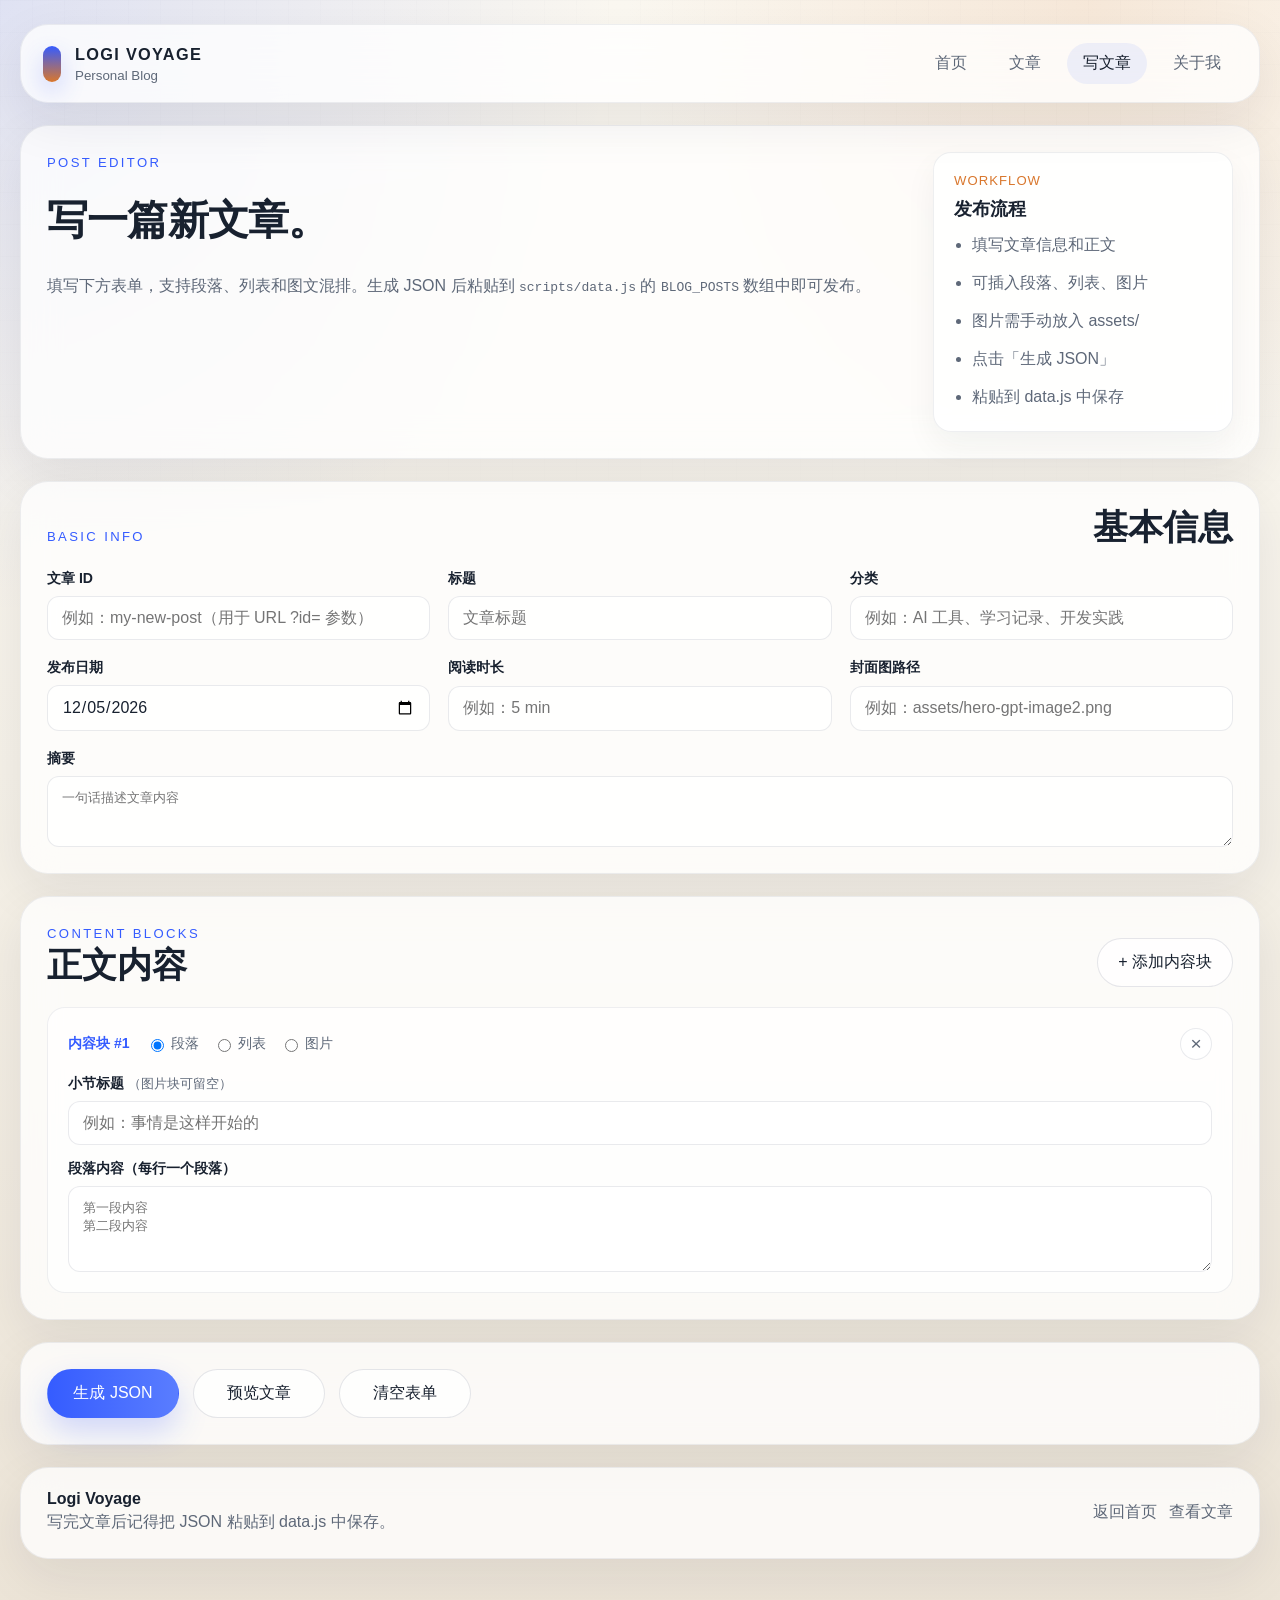
==== editor.html @ 984bd91b "feat: 添加文章编辑器与图文支持 - 新增 editor.html 编辑器页面，支持段落、列表和图片三种内容块 - 新增 scripts/editor.js，提供表单编辑、JSON 生成、文章预览" ====
<!DOCTYPE html>
<html lang="zh-CN">
<head>
  <meta charset="UTF-8">
  <meta name="viewport" content="width=device-width, initial-scale=1.0">
  <title>写文章 | Logi Voyage</title>
  <meta name="description" content="在线编写新文章，生成标准 JSON 数据后粘贴到 data.js 即可发布。">
  <link rel="stylesheet" href="styles/site.css">
  <link rel="stylesheet" href="styles/home.css">
</head>
<body data-page="editor">
  <div class="page-shell">
    <header class="site-header">
      <a class="brand" href="index.html">
        <span class="brand-mark"></span>
        <span class="brand-text">
          <strong>Logi Voyage</strong>
          <small>Personal Blog</small>
        </span>
      </a>
      <button class="nav-toggle" type="button" aria-expanded="false" aria-label="切换导航">
        <span></span>
        <span></span>
      </button>
      <nav class="site-nav">
        <a href="index.html">首页</a>
        <a href="posts.html">文章</a>
        <a class="is-active" href="editor.html">写文章</a>
        <a href="profile.html">关于我</a>
      </nav>
    </header>

    <main>
      <section class="page-banner page-banner-split">
        <div class="page-banner-copy">
          <p class="eyebrow">Post Editor</p>
          <h1>写一篇新文章。</h1>
          <p>填写下方表单，支持段落、列表和图文混排。生成 JSON 后粘贴到 <code>scripts/data.js</code> 的 <code>BLOG_POSTS</code> 数组中即可发布。</p>
        </div>
        <div class="page-banner-side">
          <article class="mini-info-card">
            <span class="post-category">Workflow</span>
            <h3>发布流程</h3>
            <ul class="plain-list compact-list">
              <li>填写文章信息和正文</li>
              <li>可插入段落、列表、图片</li>
              <li>图片需手动放入 assets/</li>
              <li>点击「生成 JSON」</li>
              <li>粘贴到 data.js 中保存</li>
            </ul>
          </article>
        </div>
      </section>

      <!-- 基本信息 -->
      <section class="section-grid editor-section">
        <div class="section-heading">
          <p class="eyebrow">Basic Info</p>
          <h2>基本信息</h2>
        </div>
        <div class="editor-form-grid">
          <div class="editor-field">
            <label for="editor-id">文章 ID</label>
            <input id="editor-id" type="text" placeholder="例如：my-new-post（用于 URL ?id= 参数）">
          </div>
          <div class="editor-field">
            <label for="editor-title">标题</label>
            <input id="editor-title" type="text" placeholder="文章标题">
          </div>
          <div class="editor-field">
            <label for="editor-category">分类</label>
            <input id="editor-category" type="text" placeholder="例如：AI 工具、学习记录、开发实践">
          </div>
          <div class="editor-field">
            <label for="editor-date">发布日期</label>
            <input id="editor-date" type="date">
          </div>
          <div class="editor-field">
            <label for="editor-readtime">阅读时长</label>
            <input id="editor-readtime" type="text" placeholder="例如：5 min">
          </div>
          <div class="editor-field">
            <label for="editor-cover">封面图路径</label>
            <input id="editor-cover" type="text" placeholder="例如：assets/hero-gpt-image2.png">
          </div>
          <div class="editor-field editor-field--full">
            <label for="editor-summary">摘要</label>
            <textarea id="editor-summary" rows="3" placeholder="一句话描述文章内容"></textarea>
          </div>
        </div>
      </section>

      <!-- 正文内容块 -->
      <section class="section-grid editor-section">
        <div class="section-heading section-heading-inline">
          <div>
            <p class="eyebrow">Content Blocks</p>
            <h2>正文内容</h2>
          </div>
          <button id="add-block" class="button button-secondary" type="button">+ 添加内容块</button>
        </div>
        <div id="blocks-container" class="editor-blocks"></div>
      </section>

      <!-- 操作按钮 -->
      <section class="section-grid editor-section editor-actions">
        <button id="btn-generate" class="button button-primary" type="button">生成 JSON</button>
        <button id="btn-preview" class="button button-secondary" type="button">预览文章</button>
        <button id="btn-clear" class="button button-secondary" type="button">清空表单</button>
      </section>

      <!-- JSON 输出 -->
      <section id="output-section" class="section-grid editor-section" style="display:none;">
        <div class="section-heading section-heading-inline">
          <div>
            <p class="eyebrow">Output</p>
            <h2>生成的 JSON</h2>
          </div>
          <button id="btn-copy" class="button button-secondary" type="button">复制到剪贴板</button>
        </div>
        <pre id="json-output" class="editor-json-output"></pre>
        <p class="editor-hint">复制上方内容，粘贴到 <code>scripts/data.js</code> 中 <code>];</code> 之前，记得在前面加一个逗号。</p>
      </section>

      <!-- 预览区域 -->
      <section id="preview-section" class="section-grid editor-section" style="display:none;">
        <div class="section-heading">
          <p class="eyebrow">Preview</p>
          <h2>文章预览</h2>
        </div>
        <div id="preview-container" class="editor-preview"></div>
      </section>
    </main>

    <footer class="site-footer" id="contact">
      <div>
        <strong>Logi Voyage</strong>
        <p>写完文章后记得把 JSON 粘贴到 data.js 中保存。</p>
      </div>
      <div class="footer-links">
        <a href="index.html">返回首页</a>
        <a href="posts.html">查看文章</a>
      </div>
    </footer>
  </div>

  <script src="scripts/data.js"></script>
  <script src="scripts/site.js"></script>
  <script src="scripts/editor.js"></script>
</body>
</html>
---- styles/site.css ----
:root {
  --bg: #f5f1e8;
  --bg-alt: #ece4d7;
  --panel: rgba(255, 255, 255, 0.76);
  --panel-strong: rgba(255, 255, 255, 0.88);
  --line: rgba(40, 55, 82, 0.08);
  --line-strong: rgba(53, 92, 255, 0.18);
  --text: #18212f;
  --muted: #5e6878;
  --accent: #355cff;
  --accent-warm: #d9772d;
  --accent-soft: #edf2ff;
  --shadow: 0 18px 52px rgba(22, 31, 46, 0.08);
  --radius-lg: 28px;
  --radius-md: 18px;
  --radius-sm: 12px;
  --max-width: 1240px;
}

* {
  box-sizing: border-box;
}

html {
  scroll-behavior: smooth;
}

body {
  margin: 0;
  min-height: 100vh;
  color: var(--text);
  background:
    radial-gradient(circle at top left, rgba(53, 92, 255, 0.14), transparent 30%),
    radial-gradient(circle at 85% 0, rgba(217, 119, 45, 0.12), transparent 24%),
    linear-gradient(180deg, #fbf8f1 0%, var(--bg) 48%, var(--bg-alt) 100%);
  font-family: "PingFang SC", "Hiragino Sans GB", "Microsoft YaHei UI", "Segoe UI", sans-serif;
}

body::before {
  content: "";
  position: fixed;
  inset: 0;
  pointer-events: none;
  background-image:
    linear-gradient(rgba(24, 33, 47, 0.035) 1px, transparent 1px),
    linear-gradient(90deg, rgba(24, 33, 47, 0.035) 1px, transparent 1px);
  background-size: 100% 32px, 32px 100%;
  mask-image: linear-gradient(180deg, rgba(0, 0, 0, 0.28), transparent 74%);
}

img {
  display: block;
  max-width: 100%;
}

a {
  color: inherit;
  text-decoration: none;
}

button,
input {
  font: inherit;
}

main {
  display: grid;
  gap: 22px;
}

.page-shell {
  position: relative;
  z-index: 1;
  width: min(calc(100% - 32px), var(--max-width));
  margin: 0 auto;
  padding: 24px 0 48px;
}

.site-header,
.site-footer,
.hero-panel,
.feature-card,
.story-card,
.post-card,
.filters-panel,
.profile-card,
.page-banner,
.post-hero,
.post-article,
.sidebar-card,
.hero-overlay-card,
.profile-hero,
.section-grid {
  background: var(--panel);
  border: 1px solid var(--line);
  box-shadow: var(--shadow);
  backdrop-filter: blur(18px);
}

.site-header,
.site-footer,
.page-banner,
.filters-panel,
.profile-hero,
.post-hero,
.post-article,
.post-layout,
.section-grid,
.hero-panel {
  border-radius: var(--radius-lg);
}

.site-header {
  position: sticky;
  top: 14px;
  z-index: 20;
  display: flex;
  align-items: center;
  justify-content: space-between;
  gap: 20px;
  margin-bottom: 22px;
  padding: 18px 22px;
}

.brand {
  display: inline-flex;
  align-items: center;
  gap: 14px;
}

.brand-mark {
  width: 18px;
  height: 36px;
  border-radius: 999px;
  background: linear-gradient(180deg, var(--accent), var(--accent-warm));
  box-shadow: 0 10px 24px rgba(53, 92, 255, 0.24);
}

.brand-text {
  display: grid;
  gap: 4px;
}

.brand-text strong {
  color: var(--text);
  font-size: 1.02rem;
  letter-spacing: 0.08em;
  text-transform: uppercase;
}

.brand-text small {
  color: var(--muted);
}

.site-nav {
  display: flex;
  align-items: center;
  gap: 10px;
}

.site-nav a,
.button,
.chip {
  border-radius: 999px;
}

.site-nav a {
  padding: 10px 16px;
  color: var(--muted);
  transition: 0.25s ease;
}

.site-nav a:hover,
.site-nav a.is-active {
  color: var(--text);
  background: rgba(53, 92, 255, 0.08);
}

.nav-toggle {
  display: none;
  width: 46px;
  height: 46px;
  border: 1px solid rgba(40, 55, 82, 0.1);
  border-radius: 50%;
  background: rgba(255, 255, 255, 0.8);
  cursor: pointer;
}

.nav-toggle span {
  display: block;
  width: 20px;
  height: 2px;
  margin: 6px auto;
  background: var(--text);
}

.eyebrow {
  margin: 0;
  color: var(--accent);
  font-size: 0.82rem;
  letter-spacing: 0.18em;
  text-transform: uppercase;
}

h1,
h2,
h3,
p {
  margin: 0;
}

h1,
h2,
h3 {
  color: var(--text);
}

h1,
h2 {
  font-family: "Georgia", "Songti SC", "STSong", serif;
}

h1 {
  font-size: clamp(2.1rem, 4.4vw, 4rem);
  line-height: 1.08;
  letter-spacing: -0.02em;
}

h2 {
  font-size: clamp(1.45rem, 2.8vw, 2.2rem);
  line-height: 1.16;
}

h3 {
  font-size: 1.14rem;
}

p,
li {
  color: var(--muted);
  line-height: 1.75;
}

.hero-panel {
  display: grid;
  grid-template-columns: 1.05fr 1fr;
  gap: 28px;
  padding: 28px;
}

.hero-copy,
.profile-copy {
  display: grid;
  align-content: center;
  gap: 18px;
}

.hero-summary {
  max-width: 56ch;
  font-size: 1.02rem;
}

.hero-actions,
.profile-badges,
.chip-row,
.footer-links,
.hero-stats {
  display: flex;
  flex-wrap: wrap;
  gap: 12px;
}

.button {
  display: inline-flex;
  align-items: center;
  justify-content: center;
  min-width: 132px;
  padding: 13px 20px;
  border: 1px solid transparent;
  transition: transform 0.25s ease, box-shadow 0.25s ease, background 0.25s ease;
}

.button:hover,
.post-card:hover,
.feature-card:hover,
.story-card:hover {
  transform: translateY(-4px);
}

.button-primary {
  color: #ffffff;
  background: linear-gradient(90deg, var(--accent), #5a7dff);
  box-shadow: 0 14px 30px rgba(53, 92, 255, 0.22);
}

.button-secondary {
  color: var(--text);
  border-color: rgba(40, 55, 82, 0.12);
  background: rgba(255, 255, 255, 0.72);
}

.hero-stats {
  padding: 0;
  list-style: none;
}

.hero-stats li {
  min-width: 120px;
  padding: 14px 18px;
  border-radius: var(--radius-md);
  background: rgba(255, 255, 255, 0.82);
  border: 1px solid rgba(40, 55, 82, 0.08);
}

.hero-stats strong {
  display: block;
  margin-bottom: 6px;
  color: var(--text);
  font-size: 1.8rem;
}

.hero-visual {
  position: relative;
  min-height: 100%;
  overflow: hidden;
  border-radius: calc(var(--radius-lg) - 8px);
}

.hero-visual::after {
  content: "";
  position: absolute;
  inset: auto 0 0;
  height: 45%;
  background: linear-gradient(180deg, transparent, rgba(24, 33, 47, 0.65));
}

.hero-visual img {
  width: 100%;
  height: 100%;
  min-height: 460px;
  object-fit: cover;
}

.hero-overlay-card {
  position: absolute;
  left: 22px;
  bottom: 22px;
  z-index: 1;
  display: grid;
  gap: 4px;
  padding: 18px 20px;
  border-radius: var(--radius-md);
  background: rgba(255, 255, 255, 0.84);
  border-color: rgba(40, 55, 82, 0.08);
}

.hero-overlay-card span,
.feature-tag,
.post-meta span,
.post-category {
  color: var(--accent-warm);
  font-size: 0.82rem;
  letter-spacing: 0.08em;
  text-transform: uppercase;
}

.section-grid,
.page-banner,
.filters-panel,
.profile-hero,
.post-hero,
.post-article {
  padding: 26px;
}

.section-heading,
.section-heading-inline {
  display: flex;
  align-items: end;
  justify-content: space-between;
  gap: 16px;
  margin-bottom: 20px;
}

.feature-grid,
.post-grid,
.story-layout,
.profile-grid {
  display: grid;
  gap: 18px;
}

.feature-grid {
  grid-template-columns: repeat(3, minmax(0, 1fr));
}

.feature-card,
.story-card,
.post-card,
.profile-card,
.sidebar-card,
.quick-card,
.account-card,
.mini-info-card,
.social-link {
  padding: 20px;
  border-radius: var(--radius-md);
}

.feature-card,
.story-card,
.post-card {
  position: relative;
  overflow: hidden;
}

.feature-card::before,
.story-card::before,
.post-card::before,
.profile-card::before,
.account-card::before {
  content: "";
  position: absolute;
  inset: 0 auto auto 0;
  width: 100%;
  height: 1px;
  background: linear-gradient(90deg, var(--accent), transparent 55%, var(--accent-warm));
  opacity: 0.5;
}

.feature-tag {
  display: inline-block;
  margin-bottom: 16px;
}

.post-grid {
  grid-template-columns: repeat(3, minmax(0, 1fr));
}

.post-card {
  display: grid;
  align-content: start;
  gap: 10px;
  min-height: 100%;
}

.post-card p {
  font-size: 0.96rem;
  display: -webkit-box;
  -webkit-line-clamp: 3;
  -webkit-box-orient: vertical;
  overflow: hidden;
}

.post-meta {
  display: flex;
  align-items: center;
  justify-content: space-between;
  gap: 12px;
}

.post-card h3 {
  line-height: 1.38;
}

.post-meta time {
  color: var(--muted);
  font-size: 0.92rem;
}

.text-link {
  color: var(--accent);
}

.story-layout {
  grid-template-columns: repeat(3, minmax(0, 1fr));
}

.site-footer {
  display: flex;
  align-items: center;
  justify-content: space-between;
  gap: 24px;
  margin-top: 22px;
  padding: 22px 26px;
}

.footer-links a {
  color: var(--muted);
}

.footer-links a:hover,
.text-link:hover {
  color: var(--text);
}

.page-banner h1 {
  max-width: 16ch;
  margin: 10px 0 16px;
}

.filters-panel {
  display: grid;
  gap: 20px;
}

.search-box {
  display: grid;
  gap: 10px;
}

.search-box label,
.filter-group span {
  color: var(--text);
}

.search-box input {
  width: 100%;
  padding: 15px 18px;
  color: var(--text);
  background: rgba(255, 255, 255, 0.82);
  border: 1px solid rgba(40, 55, 82, 0.1);
  border-radius: var(--radius-sm);
  outline: none;
}

.search-box input:focus {
  border-color: var(--accent);
  box-shadow: 0 0 0 3px rgba(53, 92, 255, 0.14);
}

.chip {
  padding: 10px 16px;
  border: 1px solid rgba(40, 55, 82, 0.1);
  color: var(--muted);
  background: rgba(255, 255, 255, 0.8);
  cursor: pointer;
  transition: 0.25s ease;
}

.chip.is-active,
.chip:hover {
  color: var(--text);
  border-color: rgba(53, 92, 255, 0.22);
  background: rgba(53, 92, 255, 0.08);
}

.results-meta {
  padding-inline: 4px;
}

.post-page {
  display: grid;
  gap: 22px;
}

.post-layout {
  display: grid;
  grid-template-columns: minmax(0, 1.55fr) 320px;
  gap: 22px;
}

.post-hero-refined {
  display: grid;
  gap: 18px;
}

.post-hero-main {
  display: grid;
  grid-template-columns: minmax(0, 1.1fr) 360px;
  gap: 24px;
  align-items: start;
}

.post-hero-copy {
  display: grid;
  gap: 14px;
}

.post-hero-copy .post-title {
  margin: 0;
  max-width: 16ch;
  font-size: clamp(2rem, 3.8vw, 3.25rem);
  line-height: 1.14;
}

.post-lead {
  max-width: 60ch;
  font-size: 1.02rem;
}

.post-meta-refined {
  width: fit-content;
  padding: 8px 14px;
  border-radius: 999px;
  background: rgba(53, 92, 255, 0.06);
  border: 1px solid rgba(53, 92, 255, 0.1);
}

.post-hero-cover-wrap {
  padding: 12px;
  border-radius: 22px;
  background: rgba(255, 255, 255, 0.76);
  border: 1px solid rgba(40, 55, 82, 0.08);
}

.post-hero-cover-wrap img {
  margin-top: 0;
  height: 100%;
  min-height: 280px;
  border-radius: 16px;
}

.post-hero-notes {
  display: grid;
  grid-template-columns: repeat(2, minmax(0, 1fr));
  gap: 16px;
}

.post-hero-notes .mini-info-card h3,
.sidebar-card h3,
.quick-card h3,
.account-card h3 {
  line-height: 1.36;
}

.post-hero img {
  width: 100%;
  height: 360px;
  margin-top: 22px;
  object-fit: cover;
  border-radius: var(--radius-md);
}

.post-title {
  margin: 10px 0 14px;
}

.post-article {
  display: grid;
  gap: 20px;
  padding: 32px;
  background: rgba(255, 255, 255, 0.82);
}

.article-block {
  display: grid;
  gap: 14px;
  padding-bottom: 16px;
  border-bottom: 1px solid rgba(40, 55, 82, 0.08);
}

.article-block h2 {
  font-size: 1.36rem;
  line-height: 1.3;
}

.article-block:last-child {
  padding-bottom: 0;
  border-bottom: none;
}

.article-list {
  margin: 0;
  padding-left: 22px;
}

.article-list li + li {
  margin-top: 10px;
}

.sidebar-stack {
  display: grid;
  gap: 18px;
}

.post-sidebar-refined {
  align-content: start;
}

.sidebar-card {
  display: grid;
  align-content: start;
  gap: 12px;
  min-height: 100%;
}

.sidebar-card-emphasis {
  background: rgba(247, 249, 255, 0.9);
  border-color: rgba(53, 92, 255, 0.12);
}

.recommend-list,
.plain-list {
  margin: 0;
  padding-left: 18px;
}

.recommend-list li + li,
.plain-list li + li {
  margin-top: 10px;
}

.profile-hero {
  display: grid;
  grid-template-columns: 220px minmax(0, 1fr);
  gap: 26px;
  align-items: center;
}

.profile-avatar {
  position: relative;
  width: 220px;
  aspect-ratio: 1;
  border-radius: 32px;
  background:
    radial-gradient(circle at 35% 30%, rgba(53, 92, 255, 0.28), transparent 24%),
    linear-gradient(135deg, rgba(53, 92, 255, 0.18), rgba(217, 119, 45, 0.18)),
    rgba(255, 255, 255, 0.08);
  border: 1px solid rgba(53, 92, 255, 0.16);
  overflow: hidden;
}

.profile-avatar span {
  position: absolute;
  inset: 22px;
  border-radius: 28px;
  background:
    radial-gradient(circle at 50% 28%, rgba(255, 255, 255, 0.92) 0 12%, transparent 12.5%),
    radial-gradient(circle at 50% 56%, rgba(255, 255, 255, 0.78) 0 24%, transparent 24.5%),
    linear-gradient(180deg, transparent 0 55%, rgba(217, 119, 45, 0.8) 55% 58%, transparent 58%);
  opacity: 0.85;
}

.profile-badges span {
  padding: 10px 14px;
  border-radius: 999px;
  background: rgba(255, 255, 255, 0.8);
  border: 1px solid rgba(40, 55, 82, 0.08);
  color: var(--text);
}

.profile-grid {
  grid-template-columns: repeat(3, minmax(0, 1fr));
}

.compact-list {
  margin: 0;
  padding-left: 18px;
}

.timeline {
  display: grid;
  gap: 14px;
}

.timeline-item {
  display: grid;
  grid-template-columns: 58px minmax(0, 1fr);
  gap: 18px;
  padding: 18px 20px;
  border-radius: var(--radius-md);
  background: rgba(255, 255, 255, 0.82);
  border: 1px solid rgba(40, 55, 82, 0.08);
}

.timeline-item span {
  display: grid;
  place-items: center;
  width: 58px;
  height: 58px;
  border-radius: 18px;
  color: #ffffff;
  background: linear-gradient(180deg, var(--accent), var(--accent-warm));
  font-weight: 700;
}

.empty-state {
  padding: 28px;
  text-align: center;
  border-radius: var(--radius-md);
  background: rgba(255, 255, 255, 0.82);
  border: 1px dashed rgba(53, 92, 255, 0.22);
}

@media (max-width: 960px) {
  .hero-panel,
  .profile-hero,
  .post-layout,
  .feature-grid,
  .post-grid,
  .story-layout,
  .profile-grid {
    grid-template-columns: 1fr;
  }

  .hero-visual img {
    min-height: 320px;
  }

  .post-hero img {
    height: 260px;
  }

  .post-hero-main,
  .post-hero-notes {
    grid-template-columns: 1fr;
  }

  .site-footer {
    flex-direction: column;
    align-items: flex-start;
  }
}

@media (max-width: 760px) {
  .page-shell {
    width: min(calc(100% - 20px), var(--max-width));
    padding-top: 16px;
  }

  .site-header {
    flex-wrap: wrap;
    gap: 14px;
    padding: 16px 18px;
  }

  .nav-toggle {
    display: inline-block;
  }

  .site-nav {
    display: none;
    width: 100%;
    flex-direction: column;
    align-items: stretch;
  }

  .site-nav.is-open {
    display: flex;
  }

  .site-nav a {
    width: 100%;
    text-align: center;
  }

  .hero-panel,
  .section-grid,
  .page-banner,
  .filters-panel,
  .profile-hero,
  .post-hero,
  .post-article {
    padding: 20px;
  }

  h1 {
    font-size: clamp(2rem, 11vw, 3rem);
  }

  .post-hero-copy .post-title {
    max-width: none;
    font-size: clamp(1.9rem, 8vw, 2.7rem);
  }

  .hero-overlay-card {
    left: 14px;
    right: 14px;
    bottom: 14px;
  }

  .profile-avatar {
    width: min(100%, 220px);
  }
}
---- styles/home.css ----
body.home-page .home-main {
  gap: 22px;
}

body.home-page .home-hero {
  grid-template-columns: minmax(0, 1.2fr) 360px;
  gap: 26px;
  align-items: stretch;
}

body.home-page .home-hero-copy {
  display: grid;
  align-content: start;
  gap: 18px;
}

body.home-page h1 {
  max-width: 16ch;
  font-size: clamp(1.95rem, 3.8vw, 3.1rem);
  line-height: 1.12;
}

body.home-page .home-avatar-hero {
  width: 136px;
  height: 136px;
  object-fit: cover;
  border-radius: 28px;
  border: 1px solid rgba(40, 55, 82, 0.08);
  background: rgba(255, 255, 255, 0.9);
  box-shadow: 0 16px 32px rgba(22, 31, 46, 0.08);
}

body.home-page .hero-summary {
  max-width: 58ch;
}

body.home-page .hero-aside {
  display: grid;
}

body.home-page .social-card {
  display: grid;
  align-content: start;
  gap: 14px;
  min-height: 100%;
}

body.home-page .social-card-head {
  display: grid;
  gap: 6px;
}

body.home-page .social-links {
  display: grid;
  gap: 12px;
}

body.home-page .social-link {
  display: flex;
  align-items: center;
  justify-content: space-between;
  gap: 14px;
  padding: 14px 16px;
  border-radius: 16px;
  background: rgba(255, 255, 255, 0.84);
  border: 1px solid rgba(40, 55, 82, 0.08);
  transition: transform 0.2s ease, border-color 0.2s ease;
  min-height: 72px;
}

body.home-page .social-link:hover {
  transform: translateY(-2px);
  border-color: rgba(53, 92, 255, 0.18);
}

body.home-page .social-link strong,
body.home-page .social-link span {
  color: var(--text);
}

body.home-page .social-link span {
  color: var(--muted);
  text-align: right;
}

body.home-page .social-link-muted {
  cursor: default;
}

body.home-page .social-link-muted:hover {
  transform: none;
  border-color: rgba(40, 55, 82, 0.08);
}

body.home-page .social-link--bilibili {
  background:
    linear-gradient(135deg, rgba(0, 174, 236, 0.14), rgba(255, 102, 153, 0.1)),
    rgba(255, 255, 255, 0.9);
  border-color: rgba(0, 174, 236, 0.18);
}

body.home-page .social-link--bilibili strong {
  color: #0f5f8f;
}

body.home-page .social-link--github {
  background:
    linear-gradient(135deg, rgba(36, 41, 46, 0.1), rgba(88, 96, 105, 0.06)),
    rgba(255, 255, 255, 0.9);
  border-color: rgba(36, 41, 46, 0.14);
}

body.home-page .social-link--github strong {
  color: #1f252c;
}

body.home-page .social-link--douyin {
  background:
    linear-gradient(135deg, rgba(37, 244, 238, 0.16), rgba(254, 44, 85, 0.12)),
    rgba(255, 255, 255, 0.9);
  border-color: rgba(37, 244, 238, 0.18);
}

body.home-page .social-link--douyin strong {
  color: #7a1830;
}

body.home-page .social-link--wechat {
  background:
    linear-gradient(135deg, rgba(7, 193, 96, 0.14), rgba(119, 226, 168, 0.08)),
    rgba(255, 255, 255, 0.9);
  border-color: rgba(7, 193, 96, 0.16);
}

body.home-page .social-link--wechat strong {
  color: #177145;
}

body.home-page .home-overview-grid,
body.home-page .latest-posts-section,
body.home-page .narrative-section {
  background: rgba(255, 255, 255, 0.74);
}

body.home-page .home-story-layout,
body.home-page .home-feature-grid {
  gap: 16px;
}

.page-banner-split {
  display: grid;
  grid-template-columns: minmax(0, 1.2fr) 300px;
  gap: 24px;
  align-items: start;
}

.page-banner-copy {
  display: grid;
  gap: 12px;
}

.page-banner-copy h1 {
  max-width: 16ch;
  font-size: clamp(1.8rem, 3.2vw, 2.65rem);
  line-height: 1.15;
}

.page-banner-side {
  display: grid;
}

.mini-info-card {
  display: grid;
  align-content: start;
  min-height: 100%;
  padding: 20px;
  border-radius: var(--radius-md);
  background: rgba(255, 255, 255, 0.82);
  border: 1px solid rgba(40, 55, 82, 0.08);
  box-shadow: 0 14px 32px rgba(22, 31, 46, 0.05);
}

.mini-info-card h3 {
  margin: 8px 0 10px;
}

.profile-hero-expanded {
  grid-template-columns: 320px minmax(0, 1fr);
  align-items: start;
}

.profile-avatar-image-wrap {
  width: 100%;
  padding: 14px;
  background: rgba(255, 255, 255, 0.8);
}

.profile-avatar-image {
  width: 100%;
  aspect-ratio: 1;
  object-fit: cover;
  border-radius: 26px;
}

.profile-heading-block {
  display: grid;
  gap: 12px;
}

.profile-heading-block h1 {
  font-size: clamp(1.95rem, 3.5vw, 2.9rem);
  line-height: 1.14;
}

.profile-social-section .account-grid {
  display: grid;
  grid-template-columns: repeat(4, minmax(0, 1fr));
  gap: 16px;
}

.account-card {
  display: grid;
  align-content: start;
  gap: 10px;
  min-height: 220px;
  padding: 22px;
  border-radius: var(--radius-md);
  background: rgba(255, 255, 255, 0.82);
  border: 1px solid rgba(40, 55, 82, 0.08);
  box-shadow: 0 14px 32px rgba(22, 31, 46, 0.05);
  transition: transform 0.2s ease, border-color 0.2s ease;
}

.account-card:hover {
  transform: translateY(-3px);
  border-color: rgba(53, 92, 255, 0.18);
}

.account-card-muted:hover {
  transform: none;
  border-color: rgba(40, 55, 82, 0.08);
}

.account-card--bilibili {
  background:
    linear-gradient(135deg, rgba(0, 174, 236, 0.16), rgba(255, 102, 153, 0.1)),
    rgba(255, 255, 255, 0.9);
  border-color: rgba(0, 174, 236, 0.18);
}

.account-card--bilibili .feature-tag,
.account-card--bilibili h3 {
  color: #0f5f8f;
}

.account-card--github {
  background:
    linear-gradient(135deg, rgba(36, 41, 46, 0.12), rgba(88, 96, 105, 0.07)),
    rgba(255, 255, 255, 0.9);
  border-color: rgba(36, 41, 46, 0.14);
}

.account-card--github .feature-tag,
.account-card--github h3 {
  color: #1f252c;
}

.account-card--douyin {
  background:
    linear-gradient(135deg, rgba(37, 244, 238, 0.18), rgba(254, 44, 85, 0.12)),
    rgba(255, 255, 255, 0.9);
  border-color: rgba(37, 244, 238, 0.18);
}

.account-card--douyin .feature-tag,
.account-card--douyin h3 {
  color: #7a1830;
}

.account-card--wechat {
  background:
    linear-gradient(135deg, rgba(7, 193, 96, 0.14), rgba(119, 226, 168, 0.08)),
    rgba(255, 255, 255, 0.9);
  border-color: rgba(7, 193, 96, 0.16);
}

.account-card--wechat .feature-tag,
.account-card--wechat h3 {
  color: #177145;
}

.account-card p {
  line-height: 1.72;
}

@media (max-width: 1100px) {
  body.home-page .home-hero,
  .page-banner-split,
  .profile-hero-expanded,
  .profile-social-section .account-grid {
    grid-template-columns: 1fr;
  }
}

@media (max-width: 760px) {
  body.home-page h1,
  .page-banner-copy h1,
  .profile-heading-block h1 {
    max-width: none;
    font-size: clamp(1.9rem, 8vw, 2.8rem);
  }

  body.home-page .home-avatar-hero {
    width: 108px;
    height: 108px;
    border-radius: 24px;
  }

  .profile-social-section .account-grid {
    grid-template-columns: 1fr;
  }
}

/* ── Editor page ── */

.editor-section code {
  padding: 2px 6px;
  border-radius: 6px;
  background: rgba(53, 92, 255, 0.08);
  font-size: 0.92em;
}

.editor-form-grid {
  display: grid;
  grid-template-columns: repeat(3, minmax(0, 1fr));
  gap: 18px;
}

.editor-field {
  display: grid;
  gap: 8px;
}

.editor-field label {
  font-size: 0.88rem;
  font-weight: 600;
  color: var(--text);
}

.editor-field input,
.editor-field textarea {
  width: 100%;
  padding: 12px 14px;
  color: var(--text);
  background: rgba(255, 255, 255, 0.82);
  border: 1px solid rgba(40, 55, 82, 0.1);
  border-radius: var(--radius-sm);
  outline: none;
  transition: border-color 0.2s ease, box-shadow 0.2s ease;
}

.editor-field input:focus,
.editor-field textarea:focus {
  border-color: var(--accent);
  box-shadow: 0 0 0 3px rgba(53, 92, 255, 0.14);
}

.editor-field textarea {
  resize: vertical;
  font-family: inherit;
}

.editor-field--full {
  grid-column: 1 / -1;
}

.editor-blocks {
  display: grid;
  gap: 16px;
}

.editor-block {
  padding: 20px;
  border-radius: var(--radius-md);
  background: rgba(255, 255, 255, 0.72);
  border: 1px solid rgba(40, 55, 82, 0.08);
  display: grid;
  gap: 14px;
}

.editor-block-header {
  display: flex;
  align-items: center;
  gap: 16px;
}

.editor-block-num {
  font-size: 0.88rem;
  font-weight: 600;
  color: var(--accent);
}

.editor-block-type-row {
  display: flex;
  gap: 14px;
  font-size: 0.88rem;
  color: var(--muted);
}

.editor-block-type-row label {
  cursor: pointer;
  display: inline-flex;
  align-items: center;
  gap: 4px;
}

.editor-block-remove {
  margin-left: auto;
  width: 32px;
  height: 32px;
  border: 1px solid rgba(40, 55, 82, 0.1);
  border-radius: 50%;
  background: rgba(255, 255, 255, 0.8);
  color: var(--muted);
  font-size: 1.2rem;
  cursor: pointer;
  display: grid;
  place-items: center;
  transition: color 0.2s, border-color 0.2s;
}

.editor-block-remove:hover {
  color: #d94040;
  border-color: rgba(217, 64, 64, 0.3);
}

.editor-block-body .editor-field {
  margin: 0;
}

.editor-actions {
  display: flex;
  gap: 14px;
  flex-wrap: wrap;
}

.editor-json-output {
  padding: 20px;
  border-radius: var(--radius-md);
  background: #1e2430;
  color: #c8d6e5;
  font-family: "Consolas", "Monaco", "Courier New", monospace;
  font-size: 0.88rem;
  line-height: 1.65;
  overflow-x: auto;
  white-space: pre;
  margin: 0;
}

.editor-hint {
  margin-top: 8px;
  font-size: 0.9rem;
}

.editor-preview {
  border-radius: var(--radius-md);
  overflow: hidden;
}

.editor-preview .post-hero,
.editor-preview .post-layout {
  border-radius: 0;
}

@media (max-width: 960px) {
  .editor-form-grid {
    grid-template-columns: repeat(2, minmax(0, 1fr));
  }
}

@media (max-width: 760px) {
  .editor-form-grid {
    grid-template-columns: 1fr;
  }

  .editor-block-header {
    flex-wrap: wrap;
  }

  .editor-actions {
    flex-direction: column;
  }

  .editor-actions .button {
    width: 100%;
  }
}

/* ── Article inline images ── */

.article-figure {
  margin: 16px 0;
  text-align: center;
}

.article-figure img {
  width: 100%;
  border-radius: var(--radius-md);
  border: 1px solid var(--line);
}

.article-figure figcaption {
  margin-top: 10px;
  font-size: 0.9rem;
  color: var(--muted);
}

/* ── Editor image helpers ── */

.editor-optional {
  color: var(--muted);
  font-weight: 400;
  font-size: 0.82rem;
}

.editor-image-preview {
  margin-top: 8px;
}

.editor-image-preview img {
  max-width: 100%;
  max-height: 300px;
  border-radius: var(--radius-sm);
  border: 1px solid var(--line);
}
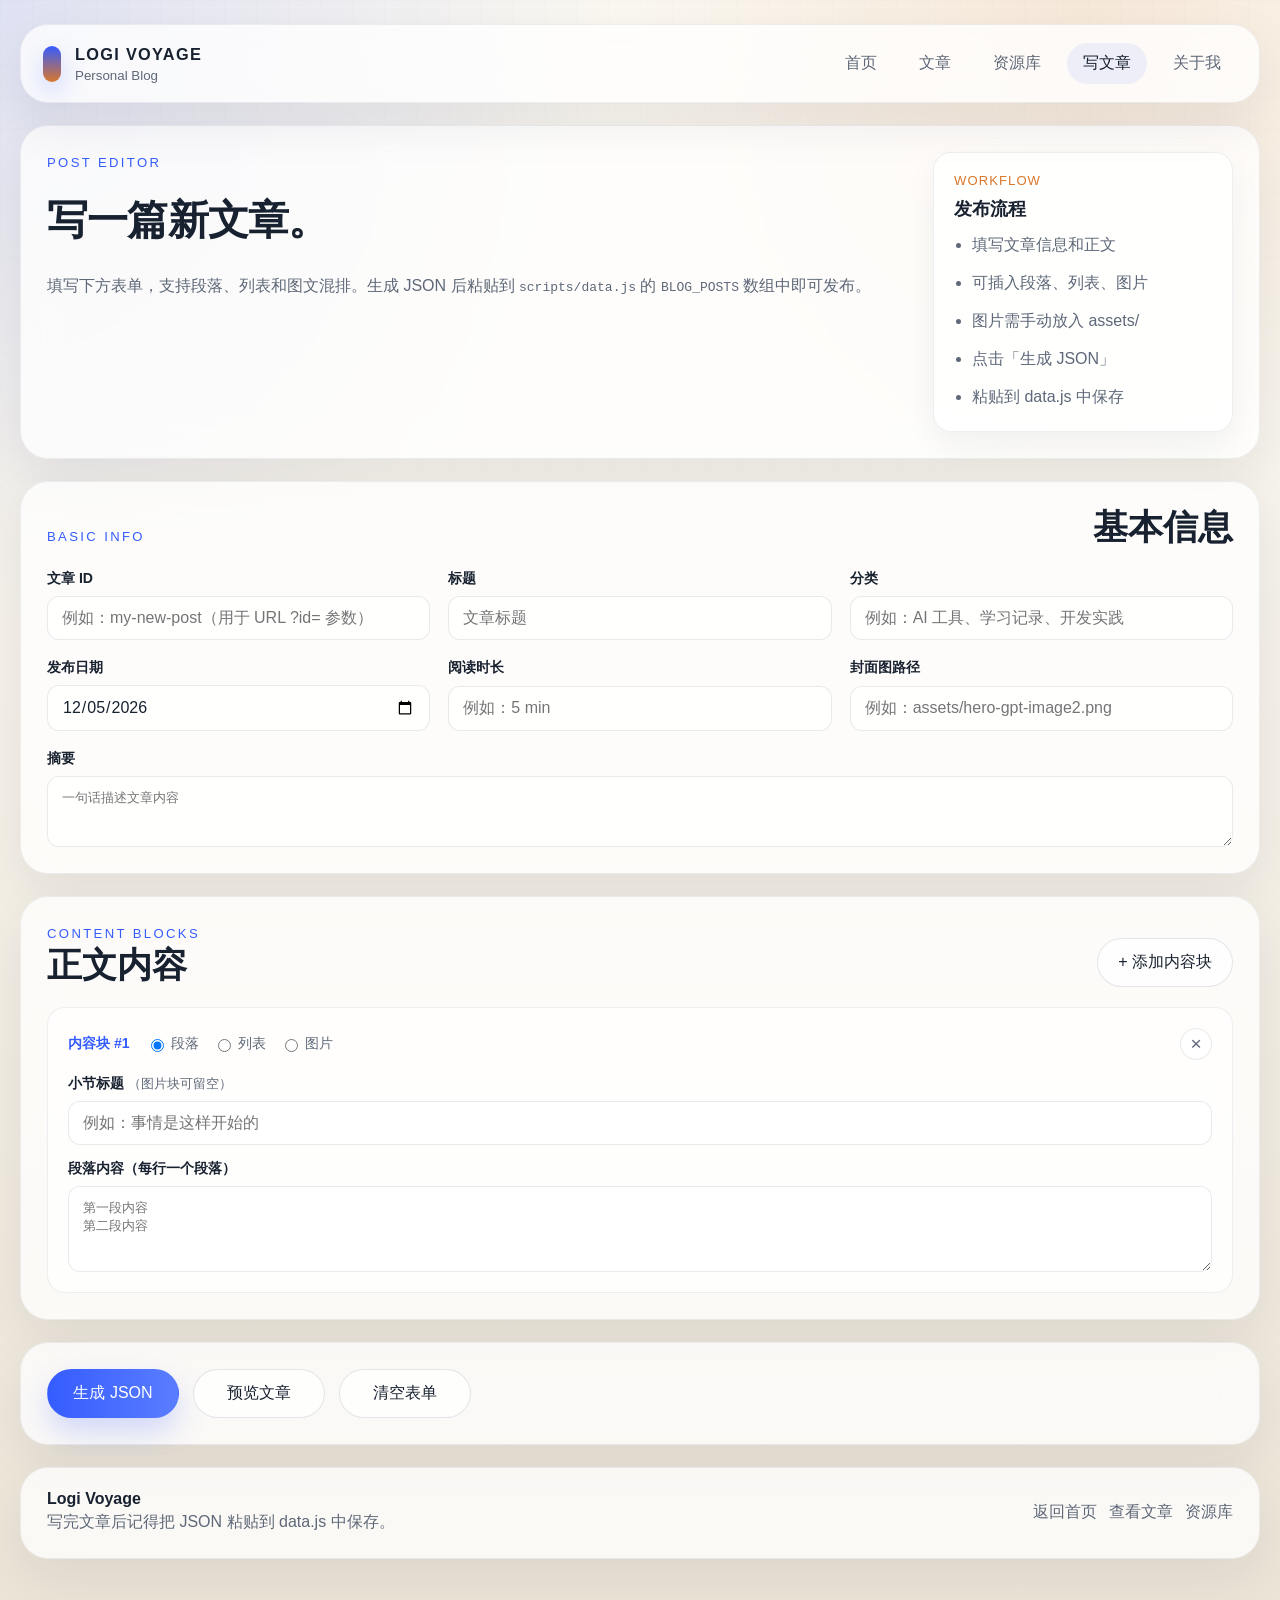
==== commit 43a2eb8e: "与学游纪link建立联系" ====
--- a/editor.html
+++ b/editor.html
@@ -25,6 +25,7 @@
       <nav class="site-nav">
         <a href="index.html">首页</a>
         <a href="posts.html">文章</a>
+        <a href="https://link3.cc/voyagekit" target="_blank" rel="noreferrer">资源库</a>
         <a class="is-active" href="editor.html">写文章</a>
         <a href="profile.html">关于我</a>
       </nav>
@@ -140,6 +141,7 @@
       <div class="footer-links">
         <a href="index.html">返回首页</a>
         <a href="posts.html">查看文章</a>
+        <a href="https://link3.cc/voyagekit" target="_blank" rel="noreferrer">资源库</a>
       </div>
     </footer>
   </div>
--- a/styles/home.css
+++ b/styles/home.css
@@ -125,6 +125,17 @@
   color: #7a1830;
 }
 
+body.home-page .social-link--voyagekit {
+  background:
+    linear-gradient(135deg, rgba(37, 99, 235, 0.14), rgba(20, 184, 166, 0.12)),
+    rgba(255, 255, 255, 0.9);
+  border-color: rgba(20, 184, 166, 0.18);
+}
+
+body.home-page .social-link--voyagekit strong {
+  color: #125e72;
+}
+
 body.home-page .social-link--wechat {
   background:
     linear-gradient(135deg, rgba(7, 193, 96, 0.14), rgba(119, 226, 168, 0.08)),
@@ -214,7 +225,7 @@
 
 .profile-social-section .account-grid {
   display: grid;
-  grid-template-columns: repeat(4, minmax(0, 1fr));
+  grid-template-columns: repeat(5, minmax(0, 1fr));
   gap: 16px;
 }
 
@@ -275,6 +286,18 @@
 .account-card--douyin .feature-tag,
 .account-card--douyin h3 {
   color: #7a1830;
+}
+
+.account-card--voyagekit {
+  background:
+    linear-gradient(135deg, rgba(37, 99, 235, 0.14), rgba(20, 184, 166, 0.12)),
+    rgba(255, 255, 255, 0.9);
+  border-color: rgba(20, 184, 166, 0.18);
+}
+
+.account-card--voyagekit .feature-tag,
+.account-card--voyagekit h3 {
+  color: #125e72;
 }
 
 .account-card--wechat {
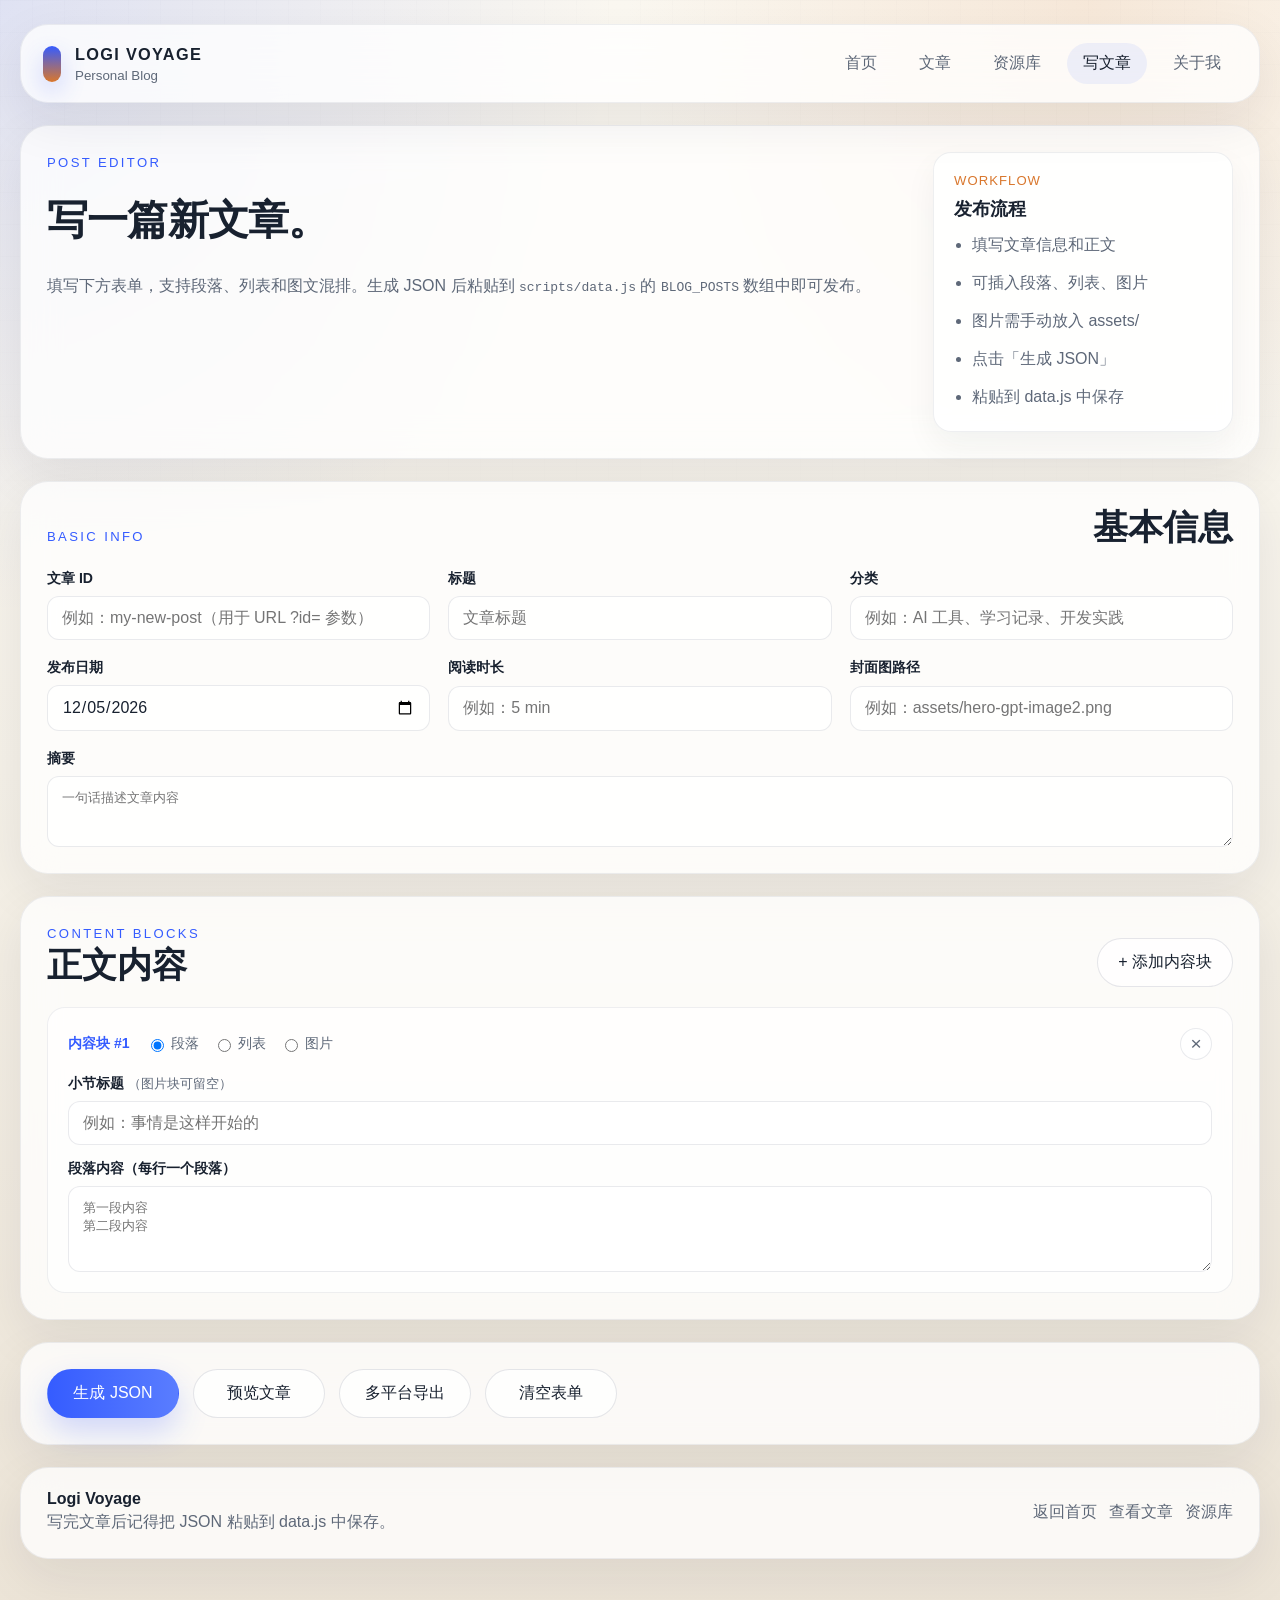
==== commit d0a18f75: "添加多平台导出功能" ====
--- a/editor.html
+++ b/editor.html
@@ -107,7 +107,31 @@
       <section class="section-grid editor-section editor-actions">
         <button id="btn-generate" class="button button-primary" type="button">生成 JSON</button>
         <button id="btn-preview" class="button button-secondary" type="button">预览文章</button>
+        <button id="btn-export" class="button button-secondary" type="button">多平台导出</button>
         <button id="btn-clear" class="button button-secondary" type="button">清空表单</button>
+      </section>
+
+      <!-- 多平台导出 -->
+      <section id="platform-export-section" class="section-grid editor-section" style="display:none;">
+        <div class="section-heading section-heading-inline">
+          <div>
+            <p class="eyebrow">Platform Export</p>
+            <h2>多平台导出</h2>
+          </div>
+          <button id="btn-copy-platform" class="button button-secondary" type="button">复制当前内容</button>
+        </div>
+        <div class="platform-export-tabs" role="tablist" aria-label="多平台导出格式">
+          <button class="platform-tab is-active" type="button" data-export-format="markdown">Markdown</button>
+          <button class="platform-tab" type="button" data-export-format="wechat">公众号 HTML</button>
+          <button class="platform-tab" type="button" data-export-format="zhihu">知乎 HTML</button>
+          <button class="platform-tab" type="button" data-export-format="xhs">小红书文案</button>
+        </div>
+        <div class="platform-export-meta">
+          <span id="platform-export-label">Markdown</span>
+          <span id="platform-export-note">适合归档、二次编辑，或交给发布脚本继续处理。</span>
+        </div>
+        <textarea id="platform-export-output" class="platform-export-output" rows="18" spellcheck="false"></textarea>
+        <p class="editor-hint">第一版只做内容适配和复制，不直接登录平台、不保存 Cookie、不自动发布。</p>
       </section>
 
       <!-- JSON 输出 -->
--- a/styles/home.css
+++ b/styles/home.css
@@ -480,6 +480,78 @@
   margin: 0;
 }
 
+.platform-export-tabs {
+  display: flex;
+  flex-wrap: wrap;
+  gap: 10px;
+  margin-bottom: 14px;
+}
+
+.platform-tab {
+  min-height: 42px;
+  padding: 10px 15px;
+  color: var(--muted);
+  background: rgba(255, 255, 255, 0.72);
+  border: 1px solid rgba(40, 55, 82, 0.1);
+  border-radius: 999px;
+  cursor: pointer;
+  transition: color 0.2s ease, border-color 0.2s ease, background 0.2s ease;
+}
+
+.platform-tab:hover,
+.platform-tab.is-active {
+  color: var(--text);
+  background: rgba(53, 92, 255, 0.08);
+  border-color: rgba(53, 92, 255, 0.22);
+}
+
+.platform-export-meta {
+  display: flex;
+  align-items: center;
+  justify-content: space-between;
+  gap: 14px;
+  margin-bottom: 10px;
+  padding: 12px 14px;
+  border-radius: var(--radius-sm);
+  background: rgba(255, 255, 255, 0.66);
+  border: 1px solid rgba(40, 55, 82, 0.08);
+}
+
+.platform-export-meta span:first-child {
+  flex: 0 0 auto;
+  color: var(--accent);
+  font-weight: 700;
+}
+
+.platform-export-meta span:last-child {
+  color: var(--muted);
+  font-size: 0.9rem;
+  text-align: right;
+}
+
+.platform-export-output {
+  width: 100%;
+  min-height: 360px;
+  padding: 18px 20px;
+  color: #d9e3f0;
+  background:
+    linear-gradient(180deg, rgba(255, 255, 255, 0.04), transparent 34%),
+    #202635;
+  border: 1px solid rgba(40, 55, 82, 0.12);
+  border-radius: var(--radius-md);
+  outline: none;
+  resize: vertical;
+  font-family: "Consolas", "Monaco", "Courier New", monospace;
+  font-size: 0.9rem;
+  line-height: 1.7;
+  box-shadow: inset 0 1px 0 rgba(255, 255, 255, 0.04);
+}
+
+.platform-export-output:focus {
+  border-color: rgba(53, 92, 255, 0.42);
+  box-shadow: 0 0 0 3px rgba(53, 92, 255, 0.14);
+}
+
 .editor-hint {
   margin-top: 8px;
   font-size: 0.9rem;
@@ -516,6 +588,20 @@
 
   .editor-actions .button {
     width: 100%;
+  }
+
+  .platform-export-tabs,
+  .platform-export-meta {
+    align-items: stretch;
+    flex-direction: column;
+  }
+
+  .platform-tab {
+    width: 100%;
+  }
+
+  .platform-export-meta span:last-child {
+    text-align: left;
   }
 }
 
